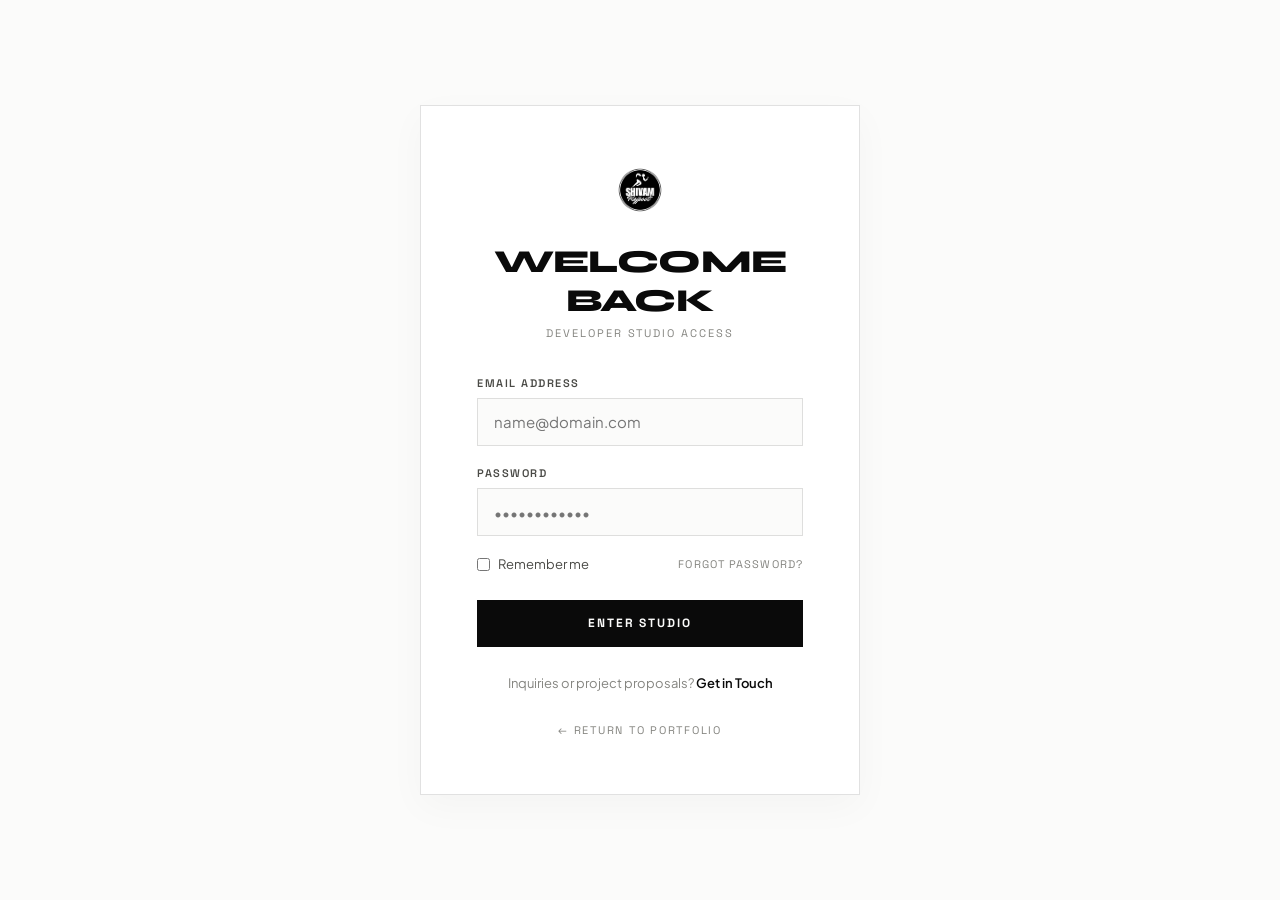
==== login.html @ 9993372a "adding files on git" ====
<!doctype html>
<html lang="en">
  <head>
    <meta charset="UTF-8" />
    <meta name="viewport" content="width=device-width, initial-scale=1.0" />
    <title>Studio Login | Shivam Rajput</title>
    <link rel="icon" type="image/png" href="lc.png" />
    <link rel="stylesheet" href="login.css" />
  </head>

  <body>
    <div class="login-container">
      <div class="login-box">
        <div class="logo">
          <img src="lc.png" alt="Shivam Monogram" />
        </div>

        <h1>Welcome Back</h1>
        <p class="subtitle">Developer Studio Access</p>

        <form onsubmit="event.preventDefault(); alert('Studio Portal: Authentication is currently restricted to select administrative collaborators.');">
          <div class="input-group">
            <label for="email">EMAIL ADDRESS</label>
            <input
              type="email"
              id="email"
              placeholder="name@domain.com"
              required
            />
          </div>

          <div class="input-group">
            <label for="password">PASSWORD</label>
            <input
              type="password"
              id="password"
              placeholder="••••••••••••"
              required
            />
          </div>

          <div class="options">
            <label class="remember">
              <input type="checkbox" />
              Remember me
            </label>
            <a href="#">Forgot Password?</a>
          </div>

          <button type="submit">ENTER STUDIO</button>
        </form>

        <p class="signup">
          Inquiries or project proposals?
          <a href="index.html#contact">Get in Touch</a>
        </p>

        <a href="index.html" class="back-home">&larr; Return to Portfolio</a>
      </div>
    </div>
  </body>
</html>
---- login.css ----
/* ==========================================================================
   SHIVAM RAJPUT — STUDIO LOGIN (LUXURY EDITORIAL DESIGN SYSTEM)
   ========================================================================== */

@import url('https://fonts.googleapis.com/css2?family=Plus+Jakarta+Sans:ital,wght@0,300;0,400;0,500;0,600;0,700;0,800;1,400&family=Syne:wght@500;600;700;800&family=Space+Grotesk:wght@400;500;600;700&display=swap');

:root {
  --bg-primary: #fbfbfa;
  --bg-card: #ffffff;
  --bg-dark: #0a0a0a;
  --text-primary: #0a0a0a;
  --text-secondary: #4a4a46;
  --text-muted: #858580;
  --text-light: #fbfbfa;
  --border-light: rgba(10, 10, 10, 0.12);
  --font-display: 'Syne', sans-serif;
  --font-body: 'Plus Jakarta Sans', sans-serif;
  --font-mono: 'Space Grotesk', monospace;
}

* {
  margin: 0;
  padding: 0;
  box-sizing: border-box;
}

body {
  min-height: 100vh;
  font-family: var(--font-body);
  background-color: var(--bg-primary);
  color: var(--text-primary);
  display: flex;
  align-items: center;
  justify-content: center;
  padding: 2rem;
}

.login-container {
  width: 100%;
  max-width: 440px;
}

.login-box {
  background-color: var(--bg-card);
  border: 1px solid var(--border-light);
  padding: clamp(2.5rem, 5vw, 3.5rem);
  text-align: center;
  box-shadow: 0 12px 36px rgba(0, 0, 0, 0.03);
}

.logo {
  margin-bottom: 1.5rem;
  display: flex;
  justify-content: center;
}

.logo img {
  width: 56px;
  height: 56px;
  border-radius: 50%;
  object-fit: cover;
}

.login-box h1 {
  font-family: var(--font-display);
  font-size: 2rem;
  font-weight: 800;
  text-transform: uppercase;
  letter-spacing: -0.02em;
  margin-bottom: 0.35rem;
}

.subtitle {
  font-family: var(--font-mono);
  font-size: 0.6875rem;
  letter-spacing: 0.18em;
  text-transform: uppercase;
  color: var(--text-muted);
  margin-bottom: 2.25rem;
}

.input-group {
  text-align: left;
  margin-bottom: 1.25rem;
}

.input-group label {
  display: block;
  font-family: var(--font-mono);
  font-size: 0.6875rem;
  letter-spacing: 0.14em;
  text-transform: uppercase;
  color: var(--text-secondary);
  font-weight: 600;
  margin-bottom: 0.5rem;
}

.input-group input {
  width: 100%;
  padding: 0.85rem 1rem;
  background-color: var(--bg-primary);
  color: var(--text-primary);
  border: 1px solid var(--border-light);
  font-family: var(--font-body);
  font-size: 0.9375rem;
  outline: none;
  transition: border-color 0.2s ease;
}

.input-group input:focus {
  border-color: var(--text-primary);
  background-color: #ffffff;
}

.options {
  display: flex;
  justify-content: space-between;
  align-items: center;
  margin: 0.5rem 0 1.75rem;
  font-size: 0.8125rem;
}

.remember {
  display: flex;
  align-items: center;
  gap: 0.5rem;
  color: var(--text-secondary);
}

.remember input {
  accent-color: var(--text-primary);
}

.options a {
  font-family: var(--font-mono);
  font-size: 0.6875rem;
  letter-spacing: 0.1em;
  text-transform: uppercase;
  color: var(--text-muted);
  text-decoration: none;
  transition: color 0.2s;
}

.options a:hover {
  color: var(--text-primary);
}

button {
  width: 100%;
  padding: 0.9rem;
  border: 1px solid var(--bg-dark);
  background-color: var(--bg-dark);
  color: var(--text-light);
  font-family: var(--font-mono);
  font-size: 0.75rem;
  letter-spacing: 0.16em;
  text-transform: uppercase;
  font-weight: 700;
  cursor: pointer;
  transition: all 0.25s ease;
}

button:hover {
  background-color: transparent;
  color: var(--text-primary);
}

.signup {
  margin-top: 1.75rem;
  font-size: 0.8125rem;
  color: var(--text-muted);
}

.signup a {
  font-weight: 600;
  color: var(--text-primary);
  text-decoration: none;
}

.signup a:hover {
  text-decoration: underline;
}

.back-home {
  display: inline-block;
  margin-top: 2rem;
  font-family: var(--font-mono);
  font-size: 0.6875rem;
  letter-spacing: 0.16em;
  text-transform: uppercase;
  color: var(--text-muted);
  text-decoration: none;
  transition: color 0.2s;
}

.back-home:hover {
  color: var(--text-primary);
}
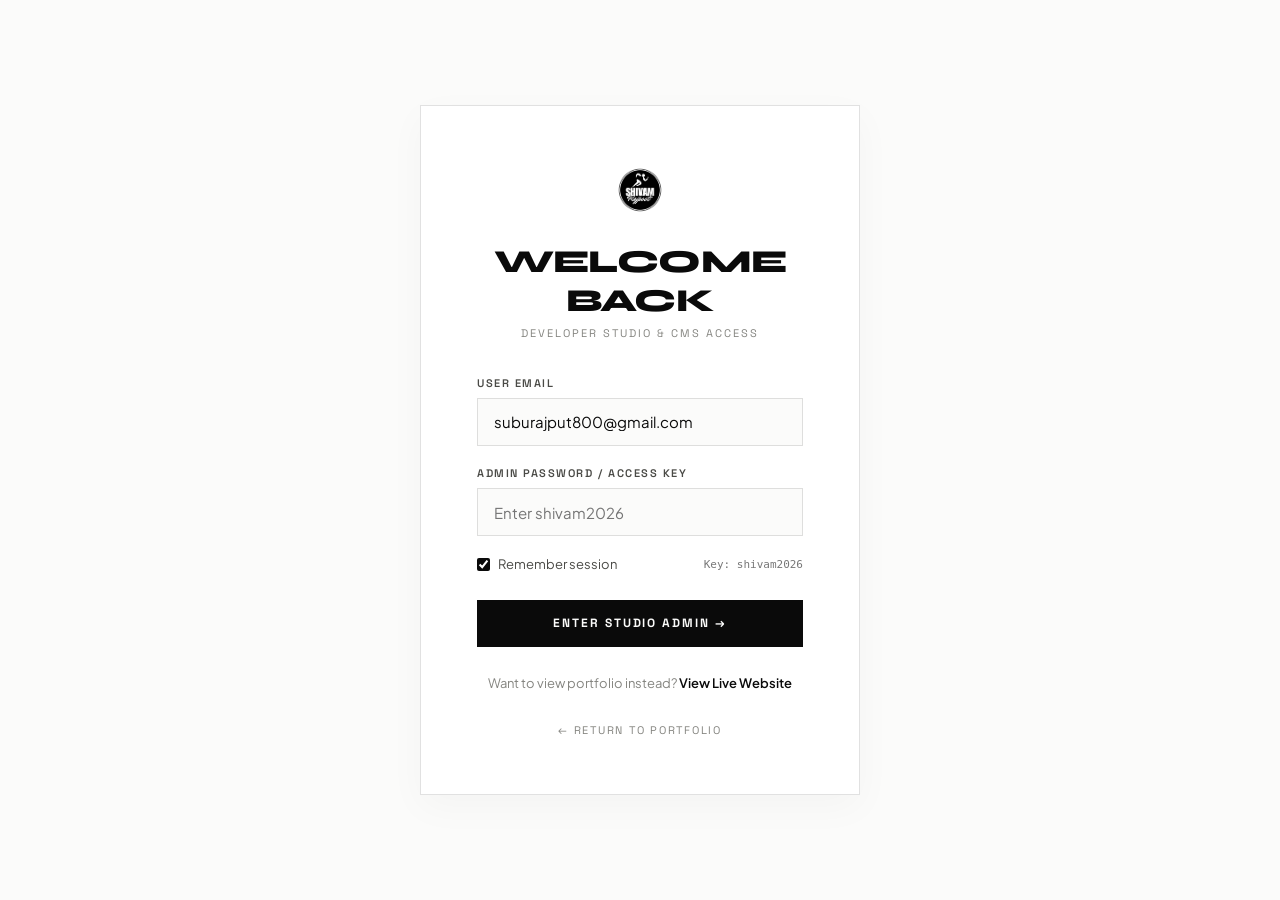
==== commit 83adeed1: "adding admin" ====
--- a/login.html
+++ b/login.html
@@ -16,47 +16,67 @@
         </div>
 
         <h1>Welcome Back</h1>
-        <p class="subtitle">Developer Studio Access</p>
+        <p class="subtitle">Developer Studio &amp; CMS Access</p>
 
-        <form onsubmit="event.preventDefault(); alert('Studio Portal: Authentication is currently restricted to select administrative collaborators.');">
+        <form id="studio-login-form">
           <div class="input-group">
-            <label for="email">EMAIL ADDRESS</label>
+            <label for="email">USER EMAIL</label>
             <input
               type="email"
               id="email"
-              placeholder="name@domain.com"
+              placeholder="suburajput800@gmail.com"
+              value="suburajput800@gmail.com"
               required
             />
           </div>
 
           <div class="input-group">
-            <label for="password">PASSWORD</label>
+            <label for="password">ADMIN PASSWORD / ACCESS KEY</label>
             <input
               type="password"
               id="password"
-              placeholder="••••••••••••"
+              placeholder="Enter shivam2026"
               required
             />
           </div>
 
           <div class="options">
             <label class="remember">
-              <input type="checkbox" />
-              Remember me
+              <input type="checkbox" checked />
+              Remember session
             </label>
-            <a href="#">Forgot Password?</a>
+            <span style="font-size: 0.6875rem; color: #777; font-family: monospace;">Key: shivam2026</span>
           </div>
 
-          <button type="submit">ENTER STUDIO</button>
+          <div id="login-error" style="display: none; color: #ef4444; font-size: 0.8125rem; margin-bottom: 1rem; font-family: monospace;"></div>
+
+          <button type="submit">ENTER STUDIO ADMIN &rarr;</button>
         </form>
 
         <p class="signup">
-          Inquiries or project proposals?
-          <a href="index.html#contact">Get in Touch</a>
+          Want to view portfolio instead?
+          <a href="index.html">View Live Website</a>
         </p>
 
         <a href="index.html" class="back-home">&larr; Return to Portfolio</a>
       </div>
     </div>
+
+    <script>
+      document.getElementById('studio-login-form').addEventListener('submit', function (e) {
+        e.preventDefault();
+        const pwd = document.getElementById('password').value.trim();
+        const errorEl = document.getElementById('login-error');
+
+        if (pwd === 'shivam2026' || pwd === 'admin' || pwd === 'shivam') {
+          sessionStorage.setItem('shivam_admin_auth', 'true');
+          errorEl.style.display = 'none';
+          window.location.href = 'admin.html';
+        } else {
+          errorEl.style.display = 'block';
+          errorEl.textContent = 'Incorrect key. Default key is: shivam2026';
+        }
+      });
+    </script>
   </body>
 </html>
